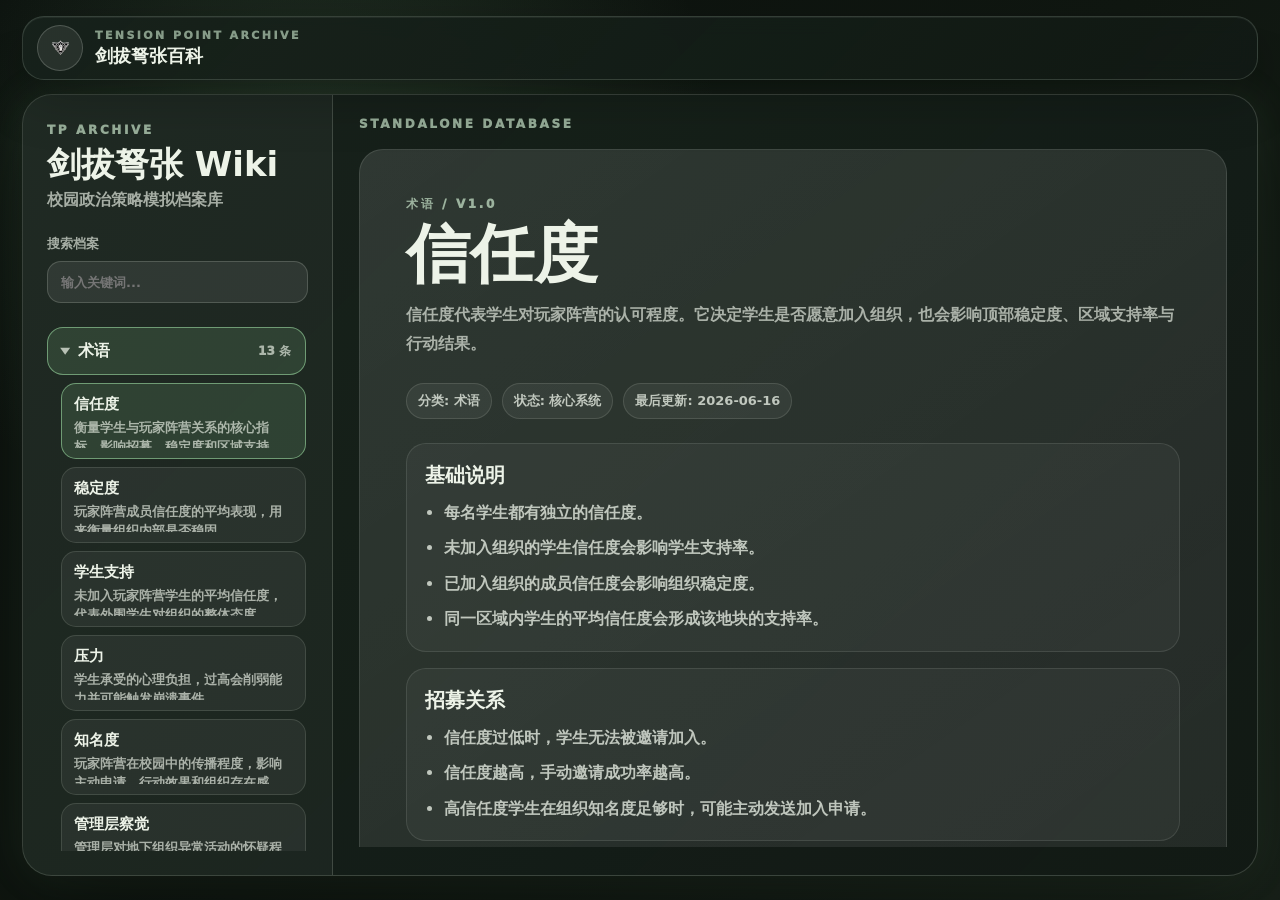
==== wiki/index.html @ 097b109e "1.6.3 WIKI Update" ====
<!doctype html>
<html lang="zh-CN">
  <head>
    <meta charset="UTF-8" />
    <meta name="viewport" content="width=device-width, initial-scale=1.0" />
    <meta
      name="description"
      content="《剑拔弩张 Tension Point》百科档案库，收录游戏系统、资源、派系、事件与核心术语。"
    />
    <meta name="robots" content="index,follow" />
    <title>剑拔弩张 Wiki | Tension Point Archive</title>
    <link rel="canonical" href="https://tcis.gaschamber.online/wiki/" />
    <link rel="icon" href="../favicon.ico" sizes="any" />
    <link rel="stylesheet" href="wiki.css" />
  </head>
  <body>
    <nav class="wiki-global-nav" aria-label="Wiki 导航">
      <a class="wiki-home-link" href="/" aria-label="返回主页">
        <img src="../assets/学生阵营logo.png" alt="" />
      </a>
      <div class="wiki-nav-title">
        <span>TENSION POINT ARCHIVE</span>
        <strong>剑拔弩张百科</strong>
      </div>
    </nav>

    <main class="wiki-shell" aria-label="剑拔弩张百科">
      <aside class="wiki-sidebar">
        <header class="wiki-brand">
          <span>TP ARCHIVE</span>
          <h1>剑拔弩张 Wiki</h1>
          <p>校园政治策略模拟档案库</p>
        </header>

        <label class="wiki-search">
          <span>搜索档案</span>
          <input id="wikiSearch" type="search" placeholder="输入关键词..." autocomplete="off" />
        </label>

        <nav id="wikiCategoryList" class="wiki-categories" aria-label="百科分类"></nav>
      </aside>

        <section class="wiki-main">
          <div class="wiki-topline">
            <span id="wikiModeLabel">STANDALONE DATABASE</span>
          </div>

        <article id="wikiArticle" class="wiki-article" aria-live="polite">
          <div class="wiki-empty">
            <span>SELECT ENTRY</span>
            <h2>选择左侧词条查看档案</h2>
            <p>这里会显示游戏术语、系统规则、派系资料和事件说明。</p>
          </div>
        </article>
      </section>
    </main>

    <script src="wiki.js"></script>
  </body>
</html>
---- wiki/wiki.css ----
:root {
  --wiki-bg: #101711;
  --wiki-panel: rgba(239, 244, 234, 0.08);
  --wiki-panel-strong: rgba(239, 244, 234, 0.13);
  --wiki-line: rgba(224, 239, 220, 0.18);
  --wiki-text: #edf3e8;
  --wiki-muted: rgba(237, 243, 232, 0.66);
  --wiki-green: #7fbd84;
  --wiki-ink: #18231c;
}

* {
  box-sizing: border-box;
}

html,
body {
  width: 100%;
  height: 100%;
  min-height: 0;
  margin: 0;
  overflow: hidden;
}

body {
  background:
    radial-gradient(circle at 24% 18%, rgba(122, 177, 126, 0.2), transparent 34%),
    linear-gradient(135deg, #0b100d, var(--wiki-bg) 52%, #182119);
  color: var(--wiki-text);
  font-family:
    Inter, "Noto Sans SC", "PingFang SC", "Microsoft YaHei", system-ui,
    sans-serif;
  letter-spacing: 0;
}

button,
input {
  font: inherit;
}

.wiki-global-nav {
  display: none;
  align-items: center;
  gap: 12px;
  width: min(1320px, calc(100vw - 44px));
  height: 64px;
  min-height: 0;
  margin: 16px auto 0;
  padding: 9px 14px;
  border: 1px solid rgba(224, 239, 220, 0.16);
  border-radius: 22px;
  background:
    linear-gradient(135deg, rgba(24, 35, 28, 0.88), rgba(18, 26, 21, 0.72)),
    rgba(15, 22, 17, 0.78);
  box-shadow:
    0 18px 54px rgba(0, 0, 0, 0.22),
    inset 0 1px 0 rgba(255, 255, 255, 0.06);
  backdrop-filter: blur(10px);
}

.wiki-standalone .wiki-global-nav {
  display: flex;
}

.wiki-home-link {
  display: grid;
  place-items: center;
  flex: 0 0 auto;
  width: 46px;
  height: 46px;
  border: 1px solid rgba(237, 243, 232, 0.2);
  border-radius: 50%;
  background: rgba(255, 255, 255, 0.08);
  transition:
    transform 180ms ease,
    background 180ms ease,
    border-color 180ms ease;
}

.wiki-home-link:hover {
  border-color: rgba(158, 221, 164, 0.55);
  background: rgba(126, 189, 132, 0.16);
  transform: translateY(-1px);
}

.wiki-home-link img {
  width: 31px;
  height: 31px;
  object-fit: contain;
}

.wiki-nav-title {
  display: grid;
  gap: 2px;
  min-width: 0;
}

.wiki-nav-title span {
  color: rgba(204, 232, 205, 0.62);
  font-size: 11px;
  font-weight: 950;
  letter-spacing: 0.22em;
}

.wiki-nav-title strong {
  overflow: hidden;
  color: var(--wiki-text);
  font-size: 18px;
  font-weight: 950;
  text-overflow: ellipsis;
  white-space: nowrap;
}

.wiki-shell {
  display: grid;
  grid-template-columns: minmax(250px, 310px) minmax(0, 1fr);
  width: min(1320px, calc(100vw - 44px));
  height: calc(100vh - 118px);
  min-height: 0;
  margin: 14px auto 22px;
  overflow: hidden;
  border: 1px solid var(--wiki-line);
  border-radius: 30px;
  background:
    linear-gradient(135deg, rgba(24, 35, 28, 0.94), rgba(18, 26, 21, 0.86)),
    rgba(15, 22, 17, 0.9);
  box-shadow:
    0 34px 100px rgba(0, 0, 0, 0.36),
    0 0 42px rgba(126, 189, 132, 0.12);
}

.wiki-sidebar {
  display: grid;
  grid-template-rows: auto auto minmax(0, 1fr);
  min-width: 0;
  min-height: 0;
  overflow: hidden;
  padding: 24px;
  border-right: 1px solid var(--wiki-line);
  background: rgba(255, 255, 255, 0.035);
}

.wiki-brand span,
.wiki-topline span,
.wiki-empty span,
.wiki-article-kicker {
  color: rgba(204, 232, 205, 0.7);
  font-size: 12px;
  font-weight: 950;
  letter-spacing: 0.22em;
}

.wiki-brand h1 {
  margin: 8px 0 8px;
  font-size: 34px;
  line-height: 1.06;
}

.wiki-brand p {
  margin: 0;
  color: var(--wiki-muted);
  font-weight: 800;
}

.wiki-search {
  display: grid;
  gap: 8px;
  margin: 24px 0;
  color: var(--wiki-muted);
  font-size: 13px;
  font-weight: 900;
}

.wiki-search input {
  width: 100%;
  height: 42px;
  border: 1px solid rgba(237, 243, 232, 0.18);
  border-radius: 14px;
  outline: none;
  background: rgba(255, 255, 255, 0.08);
  color: var(--wiki-text);
  padding: 0 13px;
  font-weight: 850;
}

.wiki-search input:focus {
  border-color: rgba(154, 215, 160, 0.62);
  box-shadow: 0 0 0 4px rgba(112, 183, 120, 0.12);
}

.wiki-categories {
  display: grid;
  align-content: start;
  gap: 10px;
  min-height: 0;
  overflow-y: auto;
  padding-right: 2px;
  scrollbar-width: none;
}

.wiki-categories::-webkit-scrollbar {
  display: none;
}

.wiki-category-group {
  display: grid;
  gap: 0;
  min-width: 0;
}

.wiki-category-button,
.wiki-entry-button {
  width: 100%;
  border: 1px solid rgba(237, 243, 232, 0.13);
  color: var(--wiki-text);
  cursor: pointer;
  text-align: left;
}

.wiki-category-button {
  display: flex;
  align-items: center;
  justify-content: space-between;
  gap: 10px;
  min-height: 48px;
  padding: 0 14px;
  border-radius: 16px;
  background: rgba(255, 255, 255, 0.065);
  font-weight: 950;
  min-width: 0;
}

.wiki-category-title {
  display: inline-flex;
  align-items: center;
  gap: 9px;
  min-width: 0;
}

.wiki-category-title strong {
  min-width: 0;
  overflow: hidden;
  text-overflow: ellipsis;
  white-space: nowrap;
}

.wiki-category-title i {
  display: inline-block;
  width: 0;
  height: 0;
  border-top: 5px solid transparent;
  border-bottom: 5px solid transparent;
  border-left: 7px solid rgba(237, 243, 232, 0.72);
  transform: rotate(0deg);
  transform-origin: 45% 50%;
  transition: transform 220ms ease;
}

.wiki-category-group.open .wiki-category-title i {
  transform: rotate(90deg);
}

.wiki-category-button > span:last-child {
  flex: 0 0 auto;
  color: var(--wiki-muted);
  font-size: 12px;
}

.wiki-category-group.active > .wiki-category-button,
.wiki-entry-button.active {
  border-color: rgba(158, 221, 164, 0.58);
  background: rgba(126, 189, 132, 0.18);
}

.wiki-category-children {
  display: grid;
  gap: 8px;
  max-height: 0;
  overflow: hidden;
  padding: 0 0 0 14px;
  opacity: 0;
  transform: translateY(-4px);
  min-width: 0;
  transition:
    max-height 280ms ease,
    opacity 180ms ease,
    padding 220ms ease,
    transform 220ms ease;
}

.wiki-category-group.open .wiki-category-children {
  max-height: 1800px;
  padding: 8px 0 2px 14px;
  opacity: 1;
  transform: translateY(0);
}

.wiki-empty-entry {
  margin: 0;
  padding: 8px 10px;
  color: rgba(237, 243, 232, 0.46);
  font-size: 12px;
  font-weight: 850;
}

.wiki-main {
  display: grid;
  grid-template-rows: auto minmax(0, 1fr);
  min-width: 0;
  min-height: 0;
  padding: 22px 26px 28px;
}

.wiki-topline {
  display: flex;
  align-items: center;
  justify-content: space-between;
  gap: 12px;
  padding-bottom: 16px;
}

.wiki-article::-webkit-scrollbar {
  display: none;
}

.wiki-entry-button {
  display: block;
  position: relative;
  min-height: 76px;
  max-height: 76px;
  overflow: hidden;
  padding: 11px 12px;
  border-radius: 15px;
  background: rgba(255, 255, 255, 0.055);
  transition:
    max-height 220ms ease,
    border-color 180ms ease,
    background 180ms ease,
    transform 180ms ease;
}

.wiki-entry-button:hover {
  z-index: 5;
  max-height: 220px;
  border-color: rgba(158, 221, 164, 0.44);
  background: rgba(126, 189, 132, 0.12);
  transform: translateX(3px);
}

.wiki-entry-button strong {
  display: block;
  margin-bottom: 5px;
  overflow: hidden;
  font-size: 15px;
  text-overflow: ellipsis;
  white-space: nowrap;
}

.wiki-entry-button span {
  display: block;
  max-height: calc(1.45em * 1.55);
  overflow: hidden;
  color: var(--wiki-muted);
  font-size: 13px;
  font-weight: 800;
  line-height: 1.45;
  transition: max-height 220ms ease;
}

.wiki-entry-button:hover span {
  max-height: 120px;
}

.wiki-article {
  min-height: 0;
  overflow-y: auto;
  padding: 2px 4px 4px 0;
  scrollbar-width: none;
}

.wiki-empty,
.wiki-article-body {
  min-height: 100%;
  border: 1px solid rgba(237, 243, 232, 0.12);
  border-radius: 24px;
  background:
    linear-gradient(145deg, rgba(255, 255, 255, 0.075), rgba(255, 255, 255, 0.035)),
    rgba(255, 255, 255, 0.04);
}

.wiki-empty {
  display: grid;
  align-content: center;
  justify-items: start;
  padding: 40px;
}

.wiki-empty h2 {
  margin: 10px 0;
  font-size: clamp(28px, 4vw, 52px);
}

.wiki-empty p {
  max-width: 640px;
  margin: 0;
  color: var(--wiki-muted);
  font-size: 16px;
  font-weight: 800;
  line-height: 1.8;
}

.wiki-article-body {
  padding: clamp(24px, 4vw, 46px);
}

.wiki-article-body h2 {
  margin: 8px 0 12px;
  font-size: clamp(32px, 5vw, 64px);
  line-height: 1.04;
}

.wiki-summary {
  max-width: 800px;
  margin: 0 0 24px;
  color: var(--wiki-muted);
  font-size: 16px;
  font-weight: 800;
  line-height: 1.85;
}

.wiki-meta {
  display: flex;
  flex-wrap: wrap;
  gap: 10px;
  margin: 0 0 24px;
  padding: 0;
  list-style: none;
}

.wiki-meta li {
  padding: 8px 11px;
  border: 1px solid rgba(237, 243, 232, 0.13);
  border-radius: 999px;
  background: rgba(255, 255, 255, 0.055);
  color: rgba(237, 243, 232, 0.76);
  font-size: 13px;
  font-weight: 900;
}

.wiki-section {
  margin-top: 16px;
  padding: 18px;
  border: 1px solid rgba(237, 243, 232, 0.11);
  border-radius: 20px;
  background: rgba(255, 255, 255, 0.04);
}

.wiki-section h3 {
  margin: 0 0 10px;
  font-size: 20px;
}

.wiki-section p,
.wiki-section li {
  color: rgba(237, 243, 232, 0.76);
  font-weight: 780;
  line-height: 1.72;
}

.wiki-section p {
  margin: 0;
}

.wiki-section ul {
  display: grid;
  gap: 8px;
  margin: 0;
  padding-left: 19px;
}

.wiki-error {
  color: #ffd6a0;
}

.wiki-embed {
  height: 100vh;
  min-height: 0;
  overflow: hidden;
  background: transparent;
}

.wiki-embed .wiki-global-nav {
  display: none;
}

.wiki-embed .wiki-shell {
  width: 100%;
  height: 100vh;
  min-height: 0;
  margin: 0;
  border: 0;
  border-radius: 0;
  background: transparent;
  box-shadow: none;
}

.wiki-embed .wiki-sidebar {
  padding: 18px;
}

.wiki-embed .wiki-brand h1 {
  font-size: 26px;
}

.wiki-embed .wiki-main {
  padding: 18px;
}

@media (max-width: 760px) {
  .wiki-shell {
    grid-template-columns: 1fr;
    width: 100%;
    height: calc(100vh - 80px);
    min-height: 0;
    margin: 0;
    border-radius: 0;
  }

  .wiki-sidebar {
    border-right: 0;
    border-bottom: 1px solid var(--wiki-line);
  }

  .wiki-embed .wiki-shell {
    grid-template-columns: minmax(210px, 38%) minmax(0, 1fr);
    width: 100%;
    height: 100vh;
    min-height: 0;
    margin: 0;
    border-radius: 0;
  }

  .wiki-embed .wiki-sidebar {
    border-right: 1px solid var(--wiki-line);
    border-bottom: 0;
  }
}
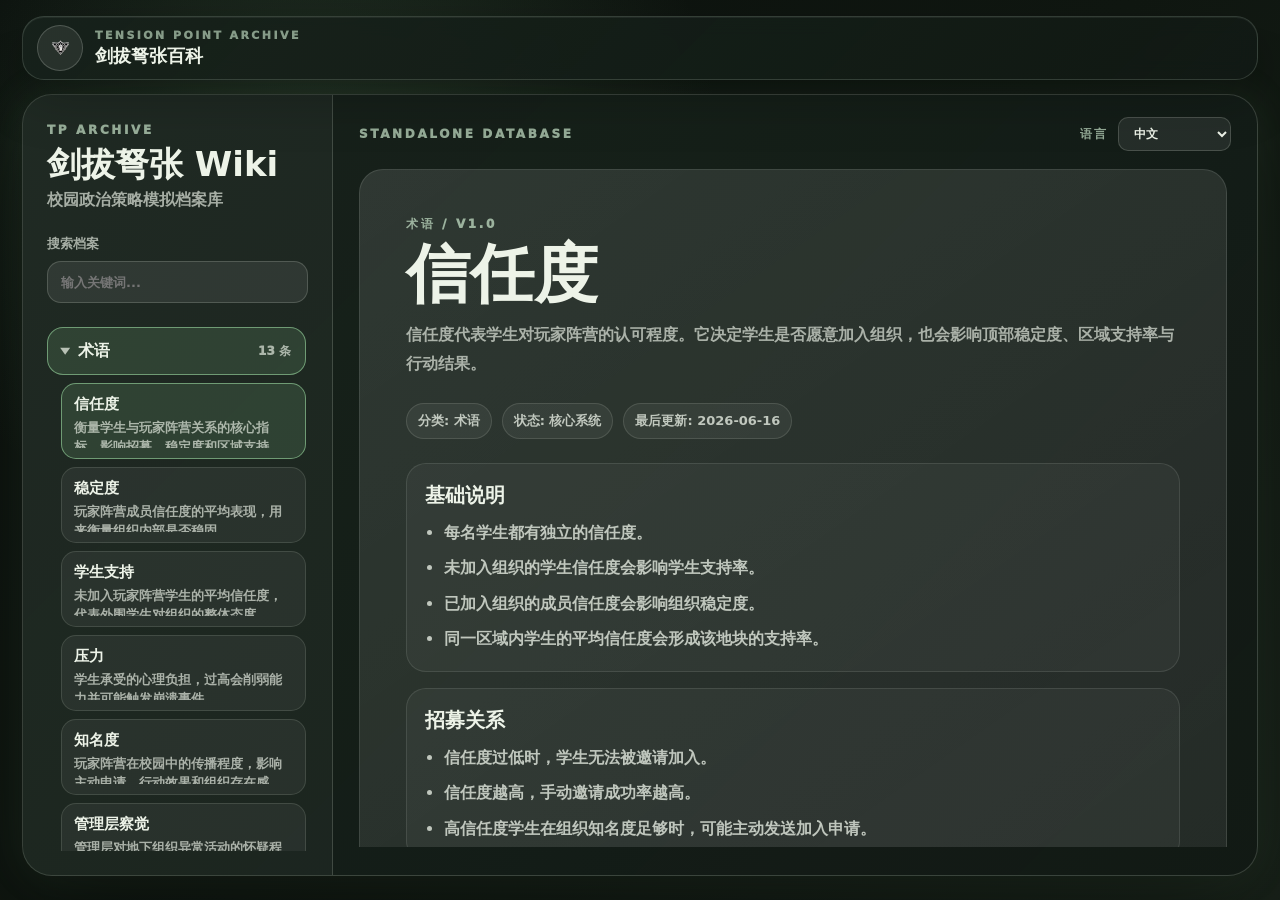
==== commit cf1c7e3a: "i18n update i18n update" ====
--- a/wiki/index.html
+++ b/wiki/index.html
@@ -15,12 +15,12 @@
   </head>
   <body>
     <nav class="wiki-global-nav" aria-label="Wiki 导航">
-      <a class="wiki-home-link" href="/" aria-label="返回主页">
+      <a id="wikiHomeLink" class="wiki-home-link" href="/" aria-label="返回主页">
         <img src="../assets/学生阵营logo.png" alt="" />
       </a>
       <div class="wiki-nav-title">
         <span>TENSION POINT ARCHIVE</span>
-        <strong>剑拔弩张百科</strong>
+        <strong id="wikiNavName">剑拔弩张百科</strong>
       </div>
     </nav>
 
@@ -28,12 +28,12 @@
       <aside class="wiki-sidebar">
         <header class="wiki-brand">
           <span>TP ARCHIVE</span>
-          <h1>剑拔弩张 Wiki</h1>
-          <p>校园政治策略模拟档案库</p>
+          <h1 id="wikiBrandTitle">剑拔弩张 Wiki</h1>
+          <p id="wikiBrandTagline">校园政治策略模拟档案库</p>
         </header>
 
         <label class="wiki-search">
-          <span>搜索档案</span>
+          <span id="wikiSearchLabel">搜索档案</span>
           <input id="wikiSearch" type="search" placeholder="输入关键词..." autocomplete="off" />
         </label>
 
@@ -43,6 +43,13 @@
         <section class="wiki-main">
           <div class="wiki-topline">
             <span id="wikiModeLabel">STANDALONE DATABASE</span>
+            <label class="wiki-language" for="wikiLanguageSelect">
+              <span id="wikiLanguageLabel">语言</span>
+              <select id="wikiLanguageSelect">
+                <option value="zh">中文</option>
+                <option value="en">English</option>
+              </select>
+            </label>
           </div>
 
         <article id="wikiArticle" class="wiki-article" aria-live="polite">
--- a/wiki/wiki.css
+++ b/wiki/wiki.css
@@ -34,7 +34,8 @@
 }
 
 button,
-input {
+input,
+select {
   font: inherit;
 }
 
@@ -319,6 +320,33 @@
   padding-bottom: 16px;
 }
 
+.wiki-language {
+  display: flex;
+  align-items: center;
+  gap: 9px;
+  color: var(--wiki-muted);
+  font-size: 12px;
+  font-weight: 900;
+}
+
+.wiki-language select {
+  min-width: 108px;
+  height: 34px;
+  padding: 0 30px 0 11px;
+  border: 1px solid rgba(237, 243, 232, 0.18);
+  border-radius: 10px;
+  outline: none;
+  background: rgba(255, 255, 255, 0.08);
+  color: var(--wiki-text);
+  cursor: pointer;
+  font-weight: 850;
+}
+
+.wiki-language select option {
+  background: #172019;
+  color: var(--wiki-text);
+}
+
 .wiki-article::-webkit-scrollbar {
   display: none;
 }
